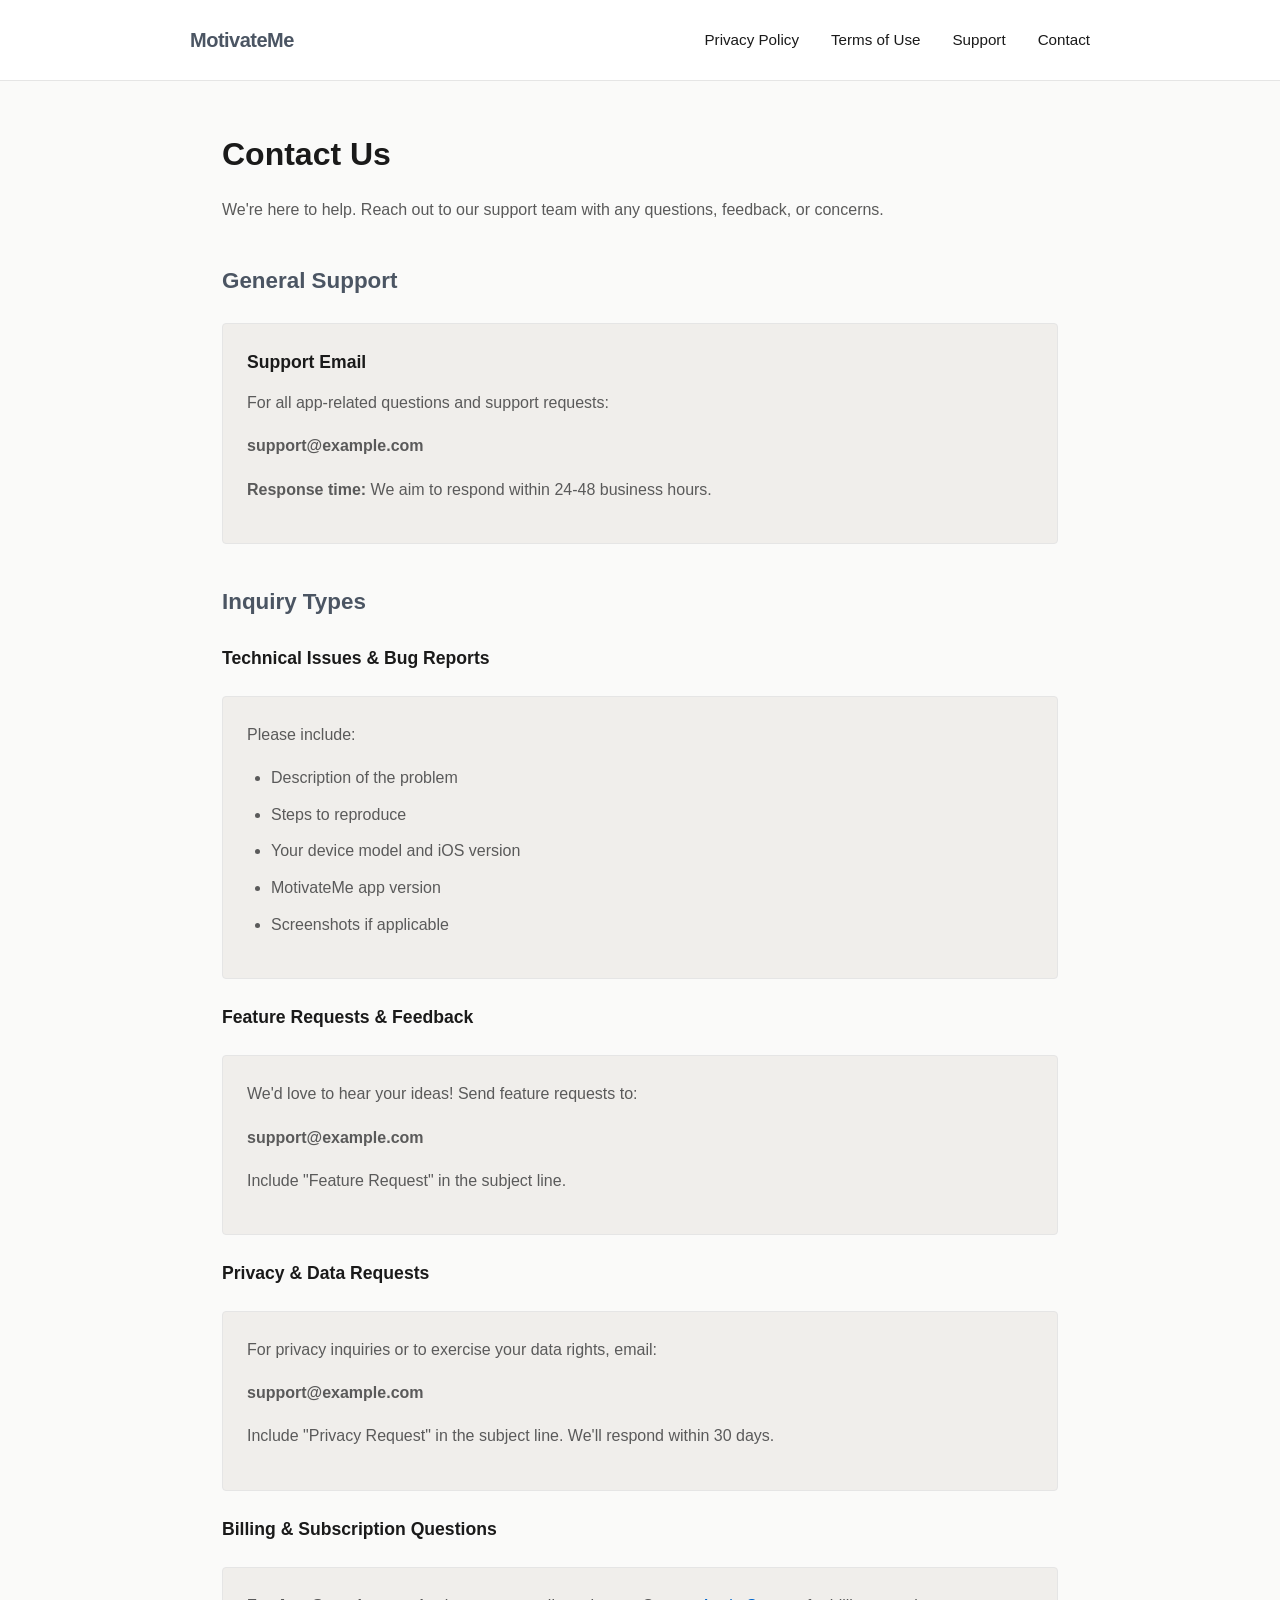
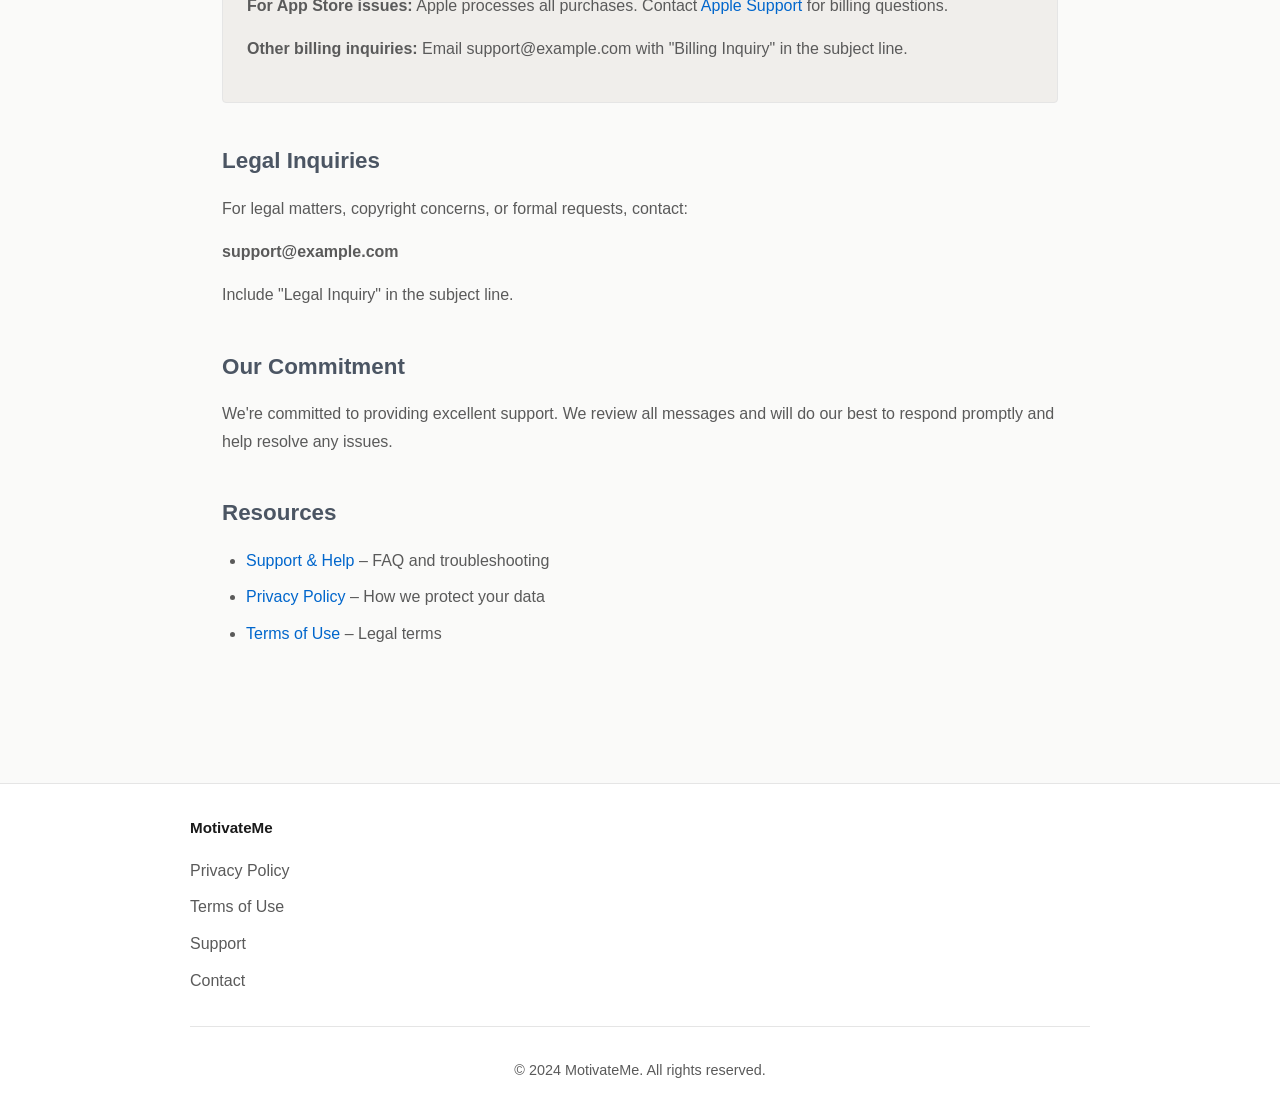
==== legal-website/contact.html @ 16f76f8b "Add professional legal website for App Store Connect - Privacy Policy with data protection sections " ====
<!DOCTYPE html>
<html lang="en">
<head>
  <meta charset="UTF-8">
  <meta name="viewport" content="width=device-width, initial-scale=1.0">
  <title>MotivateMe – Contact Us</title>
  <link rel="stylesheet" href="styles.css">
</head>
<body>
<div id="app">
  <header>
    <div class="header-content">
      <div class="logo">MotivateMe</div>
      <nav>
        <a href="privacy.html">Privacy Policy</a>
        <a href="terms.html">Terms of Use</a>
        <a href="support.html">Support</a>
        <a href="contact.html">Contact</a>
      </nav>
    </div>
  </header>

  <main>
    <h1>Contact Us</h1>
    <p>We're here to help. Reach out to our support team with any questions, feedback, or concerns.</p>

    <section>
      <h2>General Support</h2>
      <div class="contact-box">
        <h3>Support Email</h3>
        <p>For all app-related questions and support requests:</p>
        <p><strong>support@example.com</strong></p>
        <p><strong>Response time:</strong> We aim to respond within 24-48 business hours.</p>
      </div>
    </section>

    <section>
      <h2>Inquiry Types</h2>

      <h3>Technical Issues & Bug Reports</h3>
      <div class="contact-box">
        <p>Please include:</p>
        <ul>
          <li>Description of the problem</li>
          <li>Steps to reproduce</li>
          <li>Your device model and iOS version</li>
          <li>MotivateMe app version</li>
          <li>Screenshots if applicable</li>
        </ul>
      </div>

      <h3>Feature Requests & Feedback</h3>
      <div class="contact-box">
        <p>We'd love to hear your ideas! Send feature requests to:</p>
        <p><strong>support@example.com</strong></p>
        <p>Include "Feature Request" in the subject line.</p>
      </div>

      <h3>Privacy & Data Requests</h3>
      <div class="contact-box">
        <p>For privacy inquiries or to exercise your data rights, email:</p>
        <p><strong>support@example.com</strong></p>
        <p>Include "Privacy Request" in the subject line. We'll respond within 30 days.</p>
      </div>

      <h3>Billing & Subscription Questions</h3>
      <div class="contact-box">
        <p><strong>For App Store issues:</strong> Apple processes all purchases. Contact <a href="https://support.apple.com">Apple Support</a> for billing questions.</p>
        <p><strong>Other billing inquiries:</strong> Email support@example.com with "Billing Inquiry" in the subject line.</p>
      </div>
    </section>

    <section>
      <h2>Legal Inquiries</h2>
      <p>For legal matters, copyright concerns, or formal requests, contact:</p>
      <p><strong>support@example.com</strong></p>
      <p>Include "Legal Inquiry" in the subject line.</p>
    </section>

    <section>
      <h2>Our Commitment</h2>
      <p>We're committed to providing excellent support. We review all messages and will do our best to respond promptly and help resolve any issues.</p>
    </section>

    <section>
      <h2>Resources</h2>
      <ul>
        <li><a href="support.html">Support & Help</a> – FAQ and troubleshooting</li>
        <li><a href="privacy.html">Privacy Policy</a> – How we protect your data</li>
        <li><a href="terms.html">Terms of Use</a> – Legal terms</li>
      </ul>
    </section>
  </main>

  <footer>
    <div class="footer-content">
      <div class="footer-section">
        <h4>MotivateMe</h4>
        <ul>
          <li><a href="privacy.html">Privacy Policy</a></li>
          <li><a href="terms.html">Terms of Use</a></li>
          <li><a href="support.html">Support</a></li>
          <li><a href="contact.html">Contact</a></li>
        </ul>
      </div>
    </div>
    <div class="footer-bottom">© 2024 MotivateMe. All rights reserved.</div>
  </footer>
</div>
</body>
</html>
---- legal-website/styles.css ----
:root {
  --bg: #FAFAF9;
  --surface: #FFFFFF;
  --text-primary: #1a1a1a;
  --text-secondary: #5a5a5a;
  --border: #e5e5e5;
  --accent: #4B5563;
  --link: #0066cc;
  --link-hover: #0052a3;
  --bg-alt: #f0eeeb;
}

@media (prefers-color-scheme: dark) {
  :root:not([data-theme="light"]) {
    --bg: #0f0f0f;
    --surface: #1a1a1a;
    --text-primary: #efefef;
    --text-secondary: #a0a0a0;
    --border: #2a2a2a;
    --accent: #b0b8c8;
    --link: #4da6ff;
    --link-hover: #66b3ff;
    --bg-alt: #262626;
  }
}

:root[data-theme="dark"] {
  --bg: #0f0f0f;
  --surface: #1a1a1a;
  --text-primary: #efefef;
  --text-secondary: #a0a0a0;
  --border: #2a2a2a;
  --accent: #b0b8c8;
  --link: #4da6ff;
  --link-hover: #66b3ff;
  --bg-alt: #262626;
}

* {
  margin: 0;
  padding: 0;
  box-sizing: border-box;
}

html, body {
  height: 100%;
}

body {
  font-family: -apple-system, BlinkMacSystemFont, "Segoe UI", Roboto, "Helvetica Neue", Arial, sans-serif;
  background: var(--bg);
  color: var(--text-primary);
  line-height: 1.6;
  font-size: 16px;
}

a {
  color: var(--link);
  text-decoration: none;
}

a:hover {
  color: var(--link-hover);
  text-decoration: underline;
}

strong {
  font-weight: 600;
}

#app {
  display: flex;
  flex-direction: column;
  min-height: 100vh;
}

header {
  background: var(--surface);
  border-bottom: 1px solid var(--border);
  padding: 1.5rem 2rem;
  position: sticky;
  top: 0;
  z-index: 100;
}

.header-content {
  max-width: 900px;
  margin: 0 auto;
  display: flex;
  justify-content: space-between;
  align-items: center;
  gap: 2rem;
}

.logo {
  font-size: 1.25rem;
  font-weight: 600;
  color: var(--accent);
  letter-spacing: -0.5px;
}

nav {
  display: flex;
  gap: 2rem;
  flex-wrap: wrap;
}

nav a {
  font-size: 0.95rem;
  color: var(--text-primary);
  transition: color 0.2s;
}

nav a:hover {
  color: var(--link);
}

main {
  flex: 1;
  max-width: 900px;
  margin: 0 auto;
  width: 100%;
  padding: 3rem 2rem;
}

h1 {
  font-size: 2rem;
  font-weight: 600;
  margin-bottom: 1rem;
  color: var(--text-primary);
}

h2 {
  font-size: 1.4rem;
  font-weight: 600;
  margin-top: 2.5rem;
  margin-bottom: 1rem;
  color: var(--accent);
}

h3 {
  font-size: 1.1rem;
  font-weight: 600;
  margin-top: 1.5rem;
  margin-bottom: 0.8rem;
  color: var(--text-primary);
}

p {
  margin-bottom: 1rem;
  color: var(--text-secondary);
  line-height: 1.7;
}

.last-updated {
  font-size: 0.85rem;
  color: var(--text-secondary);
  font-style: italic;
  margin-bottom: 2rem;
  padding-bottom: 1.5rem;
  border-bottom: 1px solid var(--border);
}

ul, ol {
  margin: 1rem 0 1rem 1.5rem;
  color: var(--text-secondary);
}

li {
  margin-bottom: 0.6rem;
  line-height: 1.7;
}

section {
  margin-bottom: 2.5rem;
}

.cta-button {
  display: inline-block;
  background: var(--link);
  color: white;
  padding: 0.8rem 1.5rem;
  border-radius: 4px;
  font-weight: 500;
  margin: 1rem 0;
}

.cta-button:hover {
  background: var(--link-hover);
  text-decoration: none;
}

.links-grid {
  display: grid;
  grid-template-columns: repeat(auto-fit, minmax(250px, 1fr));
  gap: 1.5rem;
  margin: 2rem 0;
}

.link-card {
  background: var(--surface);
  border: 1px solid var(--border);
  padding: 1.5rem;
  border-radius: 4px;
}

.link-card:hover {
  border-color: var(--link);
}

.link-card h3 {
  margin-top: 0;
}

.contact-box {
  background: var(--bg-alt);
  border: 1px solid var(--border);
  padding: 1.5rem;
  border-radius: 4px;
  margin: 1.5rem 0;
}

.contact-box h3 {
  margin-top: 0;
}

.faq-item {
  margin-bottom: 2rem;
  padding-bottom: 2rem;
  border-bottom: 1px solid var(--border);
}

.faq-item:last-child {
  border-bottom: none;
}

.faq-question {
  font-weight: 600;
  margin-bottom: 0.8rem;
  color: var(--text-primary);
}

footer {
  background: var(--surface);
  border-top: 1px solid var(--border);
  padding: 2rem;
  margin-top: 3rem;
}

.footer-content {
  max-width: 900px;
  margin: 0 auto;
  margin-bottom: 2rem;
}

.footer-section h4 {
  font-size: 0.95rem;
  font-weight: 600;
  margin-bottom: 1rem;
  color: var(--text-primary);
}

.footer-section ul {
  list-style: none;
  margin: 0;
  padding: 0;
}

.footer-section li {
  margin-bottom: 0.6rem;
}

.footer-section a {
  color: var(--text-secondary);
  transition: color 0.2s;
}

.footer-section a:hover {
  color: var(--link);
}

.footer-bottom {
  max-width: 900px;
  margin: 0 auto;
  padding-top: 2rem;
  border-top: 1px solid var(--border);
  text-align: center;
  font-size: 0.9rem;
  color: var(--text-secondary);
}

@media (max-width: 768px) {
  .header-content {
    flex-direction: column;
    align-items: flex-start;
  }

  nav {
    gap: 1.5rem;
    font-size: 0.9rem;
  }

  h1 {
    font-size: 1.5rem;
  }

  main {
    padding: 2rem 1.5rem;
  }
}
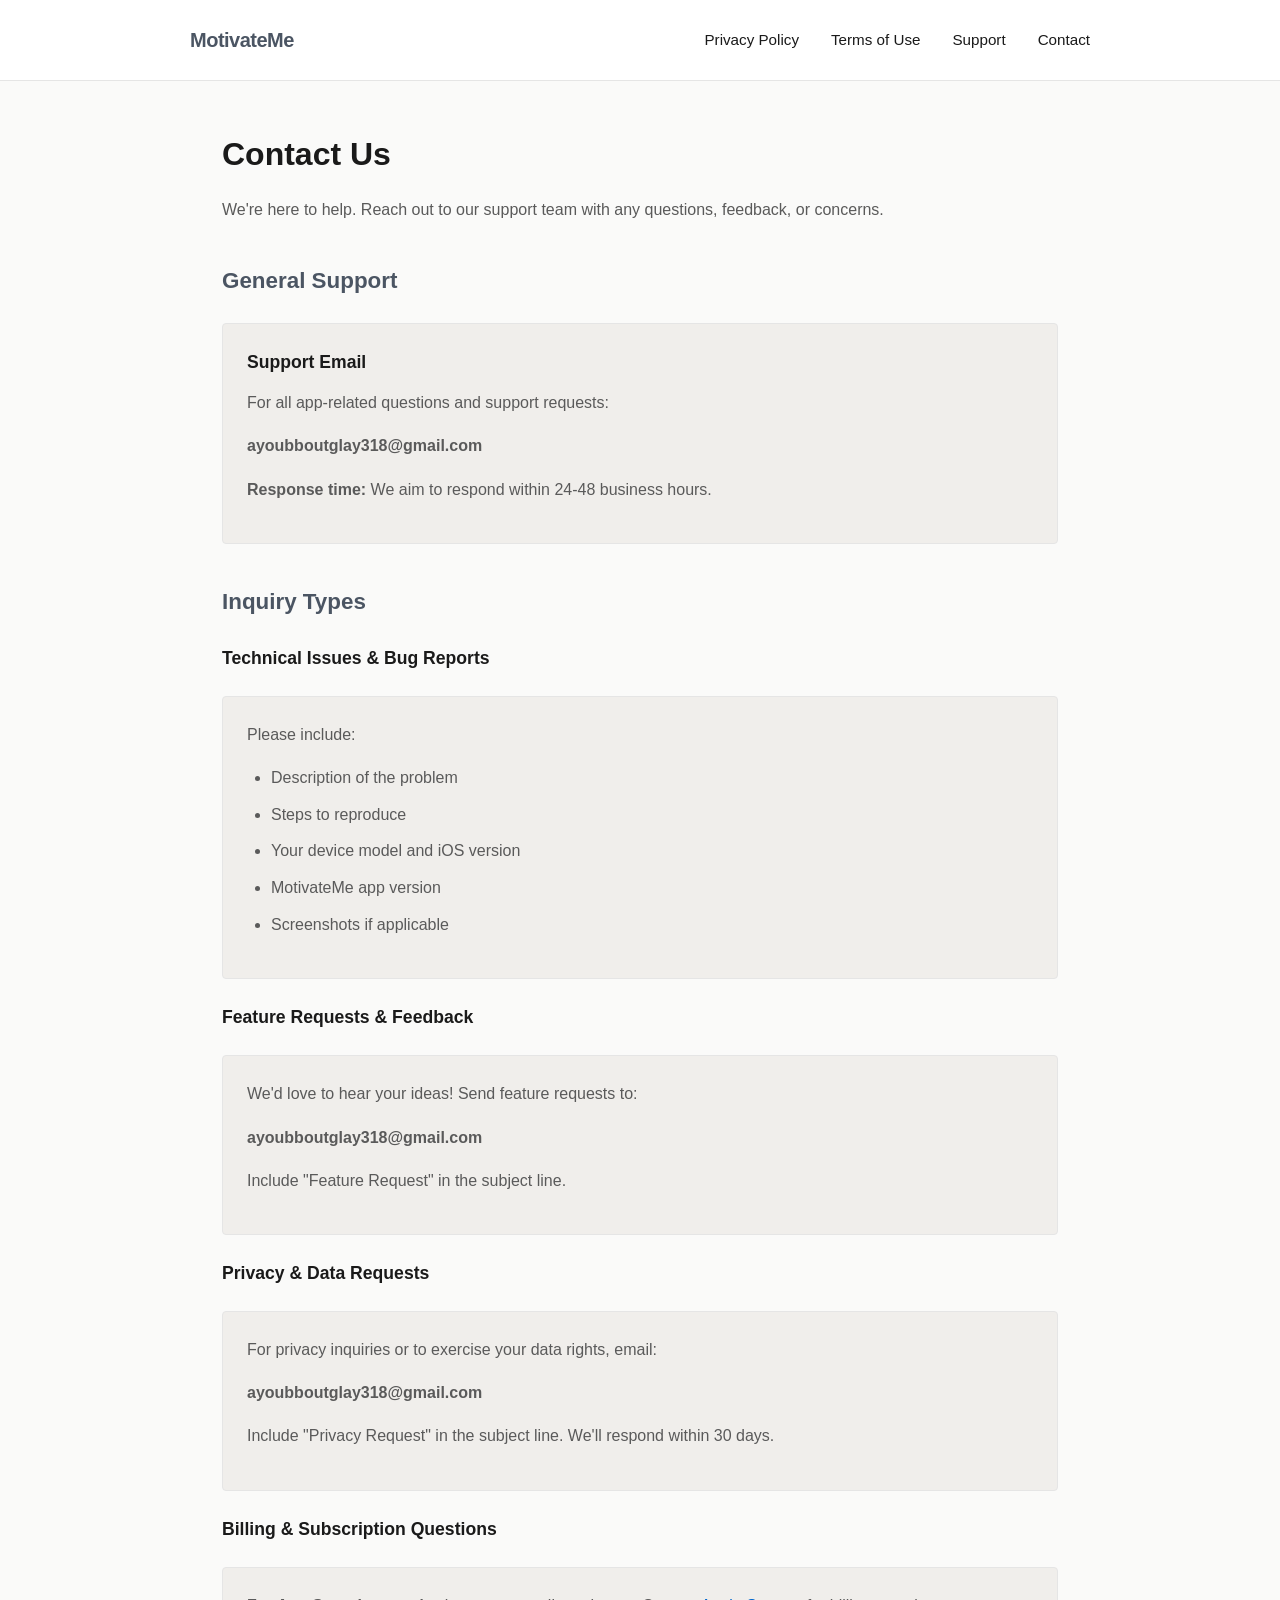
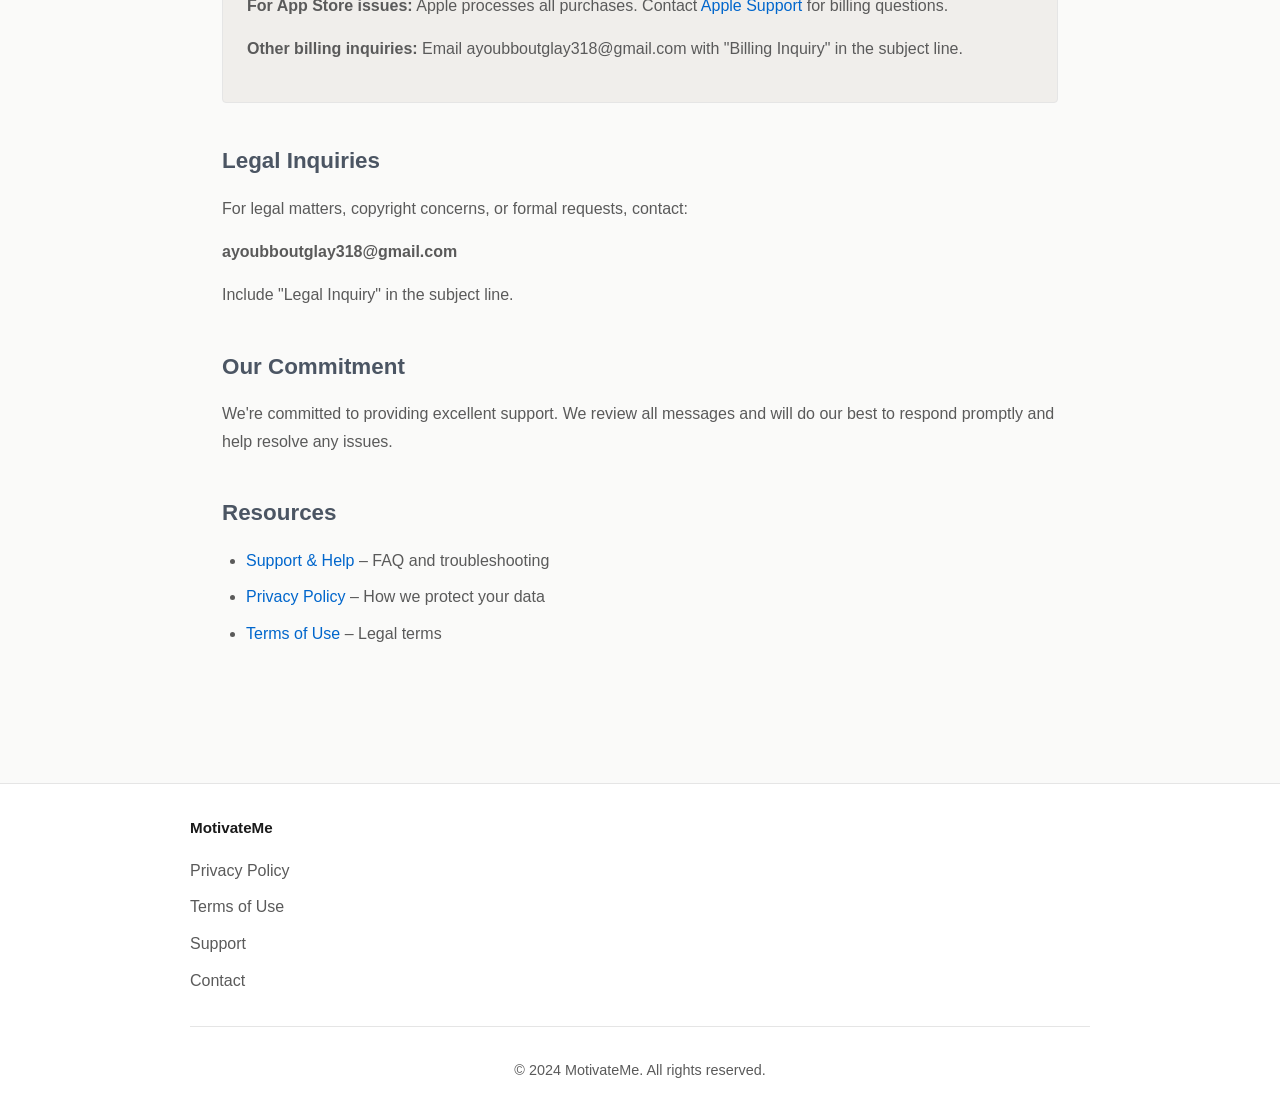
==== commit bc7c84c7: "Update support email to ayoubboutglay318@gmail.com" ====
--- a/legal-website/contact.html
+++ b/legal-website/contact.html
@@ -29,7 +29,7 @@
       <div class="contact-box">
         <h3>Support Email</h3>
         <p>For all app-related questions and support requests:</p>
-        <p><strong>support@example.com</strong></p>
+        <p><strong>ayoubboutglay318@gmail.com</strong></p>
         <p><strong>Response time:</strong> We aim to respond within 24-48 business hours.</p>
       </div>
     </section>
@@ -52,28 +52,28 @@
       <h3>Feature Requests & Feedback</h3>
       <div class="contact-box">
         <p>We'd love to hear your ideas! Send feature requests to:</p>
-        <p><strong>support@example.com</strong></p>
+        <p><strong>ayoubboutglay318@gmail.com</strong></p>
         <p>Include "Feature Request" in the subject line.</p>
       </div>
 
       <h3>Privacy & Data Requests</h3>
       <div class="contact-box">
         <p>For privacy inquiries or to exercise your data rights, email:</p>
-        <p><strong>support@example.com</strong></p>
+        <p><strong>ayoubboutglay318@gmail.com</strong></p>
         <p>Include "Privacy Request" in the subject line. We'll respond within 30 days.</p>
       </div>
 
       <h3>Billing & Subscription Questions</h3>
       <div class="contact-box">
         <p><strong>For App Store issues:</strong> Apple processes all purchases. Contact <a href="https://support.apple.com">Apple Support</a> for billing questions.</p>
-        <p><strong>Other billing inquiries:</strong> Email support@example.com with "Billing Inquiry" in the subject line.</p>
+        <p><strong>Other billing inquiries:</strong> Email ayoubboutglay318@gmail.com with "Billing Inquiry" in the subject line.</p>
       </div>
     </section>
 
     <section>
       <h2>Legal Inquiries</h2>
       <p>For legal matters, copyright concerns, or formal requests, contact:</p>
-      <p><strong>support@example.com</strong></p>
+      <p><strong>ayoubboutglay318@gmail.com</strong></p>
       <p>Include "Legal Inquiry" in the subject line.</p>
     </section>
 
